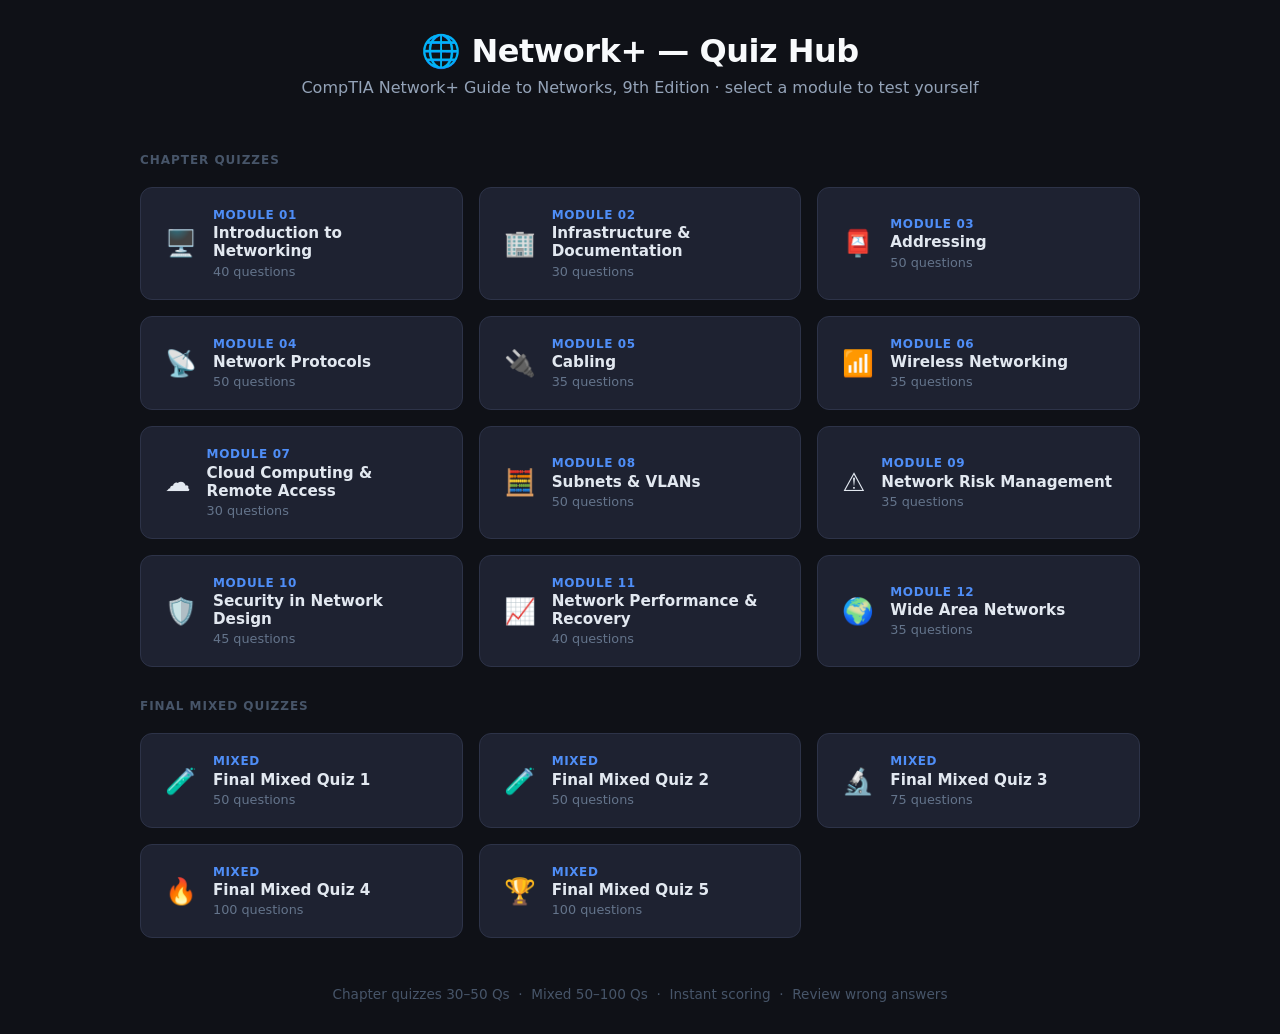
==== 03-quiz/index.html @ 5cf05ce8 "update" ====
<!DOCTYPE html>
<html lang="en">
<head>
  <meta charset="UTF-8" />
  <meta name="viewport" content="width=device-width, initial-scale=1.0" />
  <title>Network+ — Quiz Hub</title>
  <style>
    * { box-sizing: border-box; margin: 0; padding: 0; }

    body {
      font-family: 'Segoe UI', system-ui, sans-serif;
      background: #0f1117;
      color: #e2e8f0;
      min-height: 100vh;
      padding: 2rem 1rem;
    }

    header {
      text-align: center;
      margin-bottom: 2.5rem;
    }

    header h1 {
      font-size: 2rem;
      font-weight: 700;
      color: #f8fafc;
      letter-spacing: -0.5px;
    }

    header p {
      margin-top: 0.5rem;
      color: #94a3b8;
      font-size: 1rem;
    }

    .grid {
      display: grid;
      grid-template-columns: repeat(auto-fill, minmax(260px, 1fr));
      gap: 1rem;
      max-width: 1000px;
      margin: 0 auto;
    }

    .card {
      background: #1e2231;
      border: 1px solid #2d3348;
      border-radius: 12px;
      padding: 1.25rem 1.5rem;
      cursor: pointer;
      text-decoration: none;
      color: inherit;
      display: flex;
      align-items: center;
      gap: 1rem;
      transition: border-color 0.15s, background 0.15s, transform 0.1s;
    }

    .card:hover {
      border-color: #4f8ef7;
      background: #1a2540;
      transform: translateY(-2px);
    }

    .card-icon {
      font-size: 1.6rem;
      flex-shrink: 0;
    }

    .card-body .topic-id {
      font-size: 0.75rem;
      font-weight: 600;
      color: #4f8ef7;
      text-transform: uppercase;
      letter-spacing: 0.05em;
    }

    .card-body .topic-title {
      font-size: 0.95rem;
      font-weight: 600;
      color: #e2e8f0;
      margin-top: 0.15rem;
    }

    .card-body .q-count {
      font-size: 0.8rem;
      color: #64748b;
      margin-top: 0.2rem;
    }

    footer {
      text-align: center;
      margin-top: 3rem;
      color: #475569;
      font-size: 0.85rem;
    }
  </style>
</head>
<body>

<header>
  <h1>🌐 Network+ — Quiz Hub</h1>
  <p>CompTIA Network+ Guide to Networks, 9th Edition · select a module to test yourself</p>
</header>

<div class="grid" id="grid"></div>

<footer>Chapter quizzes 30–50 Qs &nbsp;·&nbsp; Mixed 50–100 Qs &nbsp;·&nbsp; Instant scoring &nbsp;·&nbsp; Review wrong answers</footer>

<script src="data.js"></script>
<script src="data-02.js"></script>
<script src="data-03.js"></script>
<script src="data-04.js"></script>
<script src="data-05.js"></script>
<script src="data-06.js"></script>
<script src="data-07.js"></script>
<script src="data-08.js"></script>
<script src="data-09.js"></script>
<script src="data-10.js"></script>
<script src="data-11.js"></script>
<script src="data-12.js"></script>
<script src="data-mixed-1.js"></script>
<script src="data-mixed-2.js"></script>
<script src="data-mixed-3.js"></script>
<script src="data-mixed-4.js"></script>
<script src="data-mixed-5.js"></script>
<script>
  const ICONS = {
    "01": "🖥️", "02": "🏢", "03": "📮", "04": "📡",
    "05": "🔌", "06": "📶", "07": "☁️", "08": "🧮",
    "09": "⚠️", "10": "🛡️", "11": "📈", "12": "🌍",
    "mixed-1": "🧪", "mixed-2": "🧪", "mixed-3": "🔬",
    "mixed-4": "🔥", "mixed-5": "🏆",
  };

  const MIXED_IDS = ["mixed-1","mixed-2","mixed-3","mixed-4","mixed-5"];

  const topicTopics = TOPICS.filter(t => !MIXED_IDS.includes(t.id));
  const mixedTopics = TOPICS.filter(t => MIXED_IDS.includes(t.id));

  const grid = document.getElementById("grid");

  function renderCards(list, labelText) {
    const section = document.createElement("div");
    section.style.cssText = "grid-column:1/-1;margin:1rem 0 0.25rem;";
    section.innerHTML = `<p style="font-size:0.75rem;font-weight:700;color:#475569;text-transform:uppercase;letter-spacing:0.08em">${labelText}</p>`;
    grid.appendChild(section);

    list.forEach(topic => {
      const qs = QUESTIONS[topic.id] || [];
      const a = document.createElement("a");
      a.className = "card";
      a.href = `quiz.html?topic=${topic.id}`;
      const label = MIXED_IDS.includes(topic.id) ? "Mixed" : `Module ${topic.id}`;
      a.innerHTML = `
        <div class="card-icon">${ICONS[topic.id] || "📋"}</div>
        <div class="card-body">
          <div class="topic-id">${label}</div>
          <div class="topic-title">${topic.title}</div>
          <div class="q-count">${qs.length} questions</div>
        </div>`;
      grid.appendChild(a);
    });
  }

  renderCards(topicTopics, "Chapter Quizzes");
  renderCards(mixedTopics, "Final Mixed Quizzes");
</script>
</body>
</html>
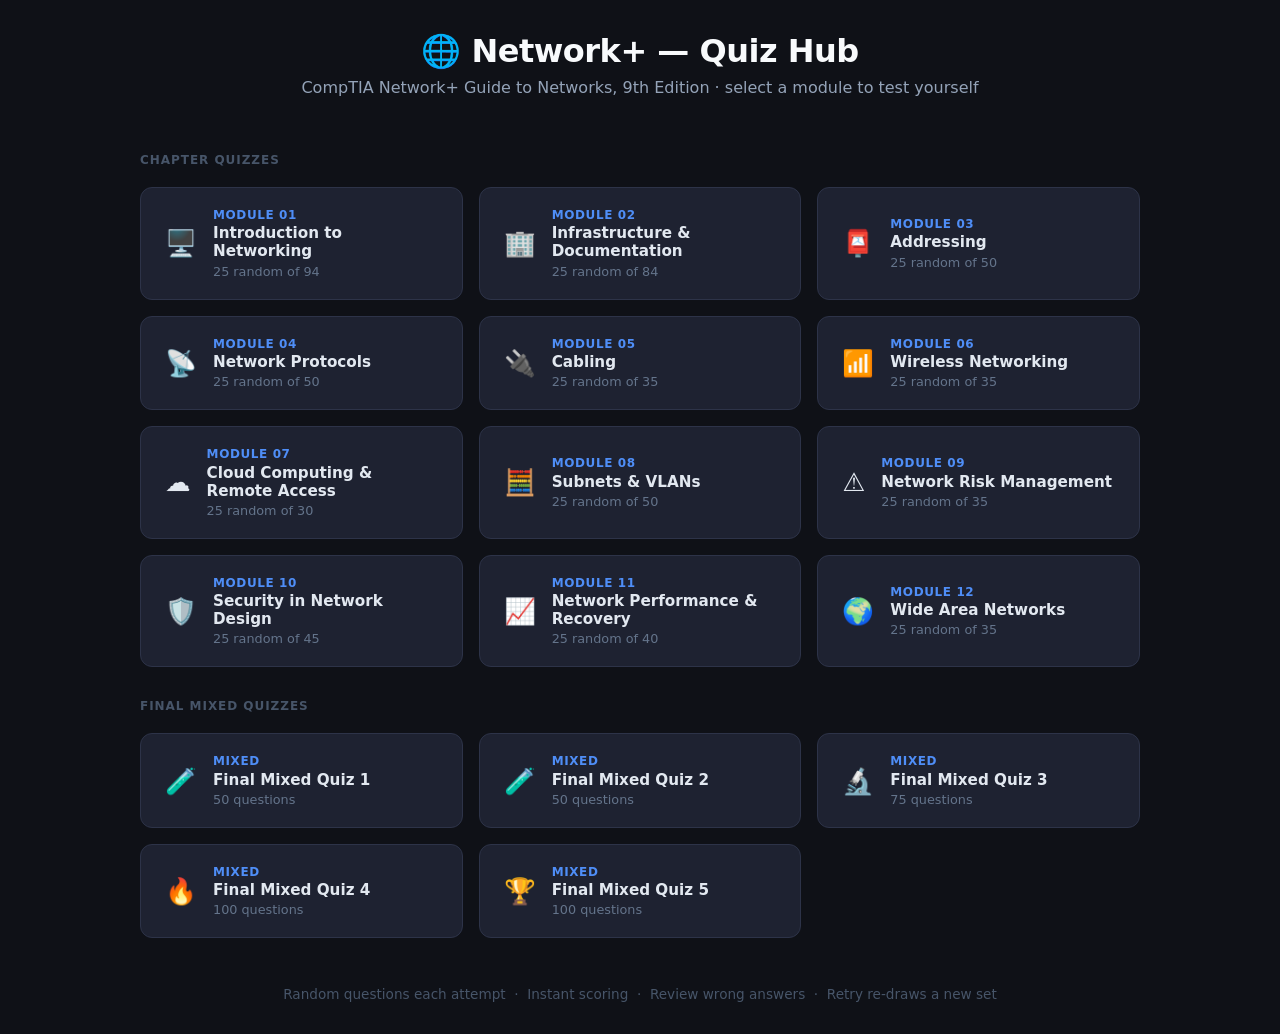
==== commit de85bdf4: "update" ====
--- a/03-quiz/index.html
+++ b/03-quiz/index.html
@@ -104,7 +104,7 @@
 
 <div class="grid" id="grid"></div>
 
-<footer>Chapter quizzes 30–50 Qs &nbsp;·&nbsp; Mixed 50–100 Qs &nbsp;·&nbsp; Instant scoring &nbsp;·&nbsp; Review wrong answers</footer>
+<footer>Random questions each attempt &nbsp;·&nbsp; Instant scoring &nbsp;·&nbsp; Review wrong answers &nbsp;·&nbsp; Retry re-draws a new set</footer>
 
 <script src="data.js"></script>
 <script src="data-02.js"></script>
@@ -118,6 +118,18 @@
 <script src="data-10.js"></script>
 <script src="data-11.js"></script>
 <script src="data-12.js"></script>
+<script src="data-01-b.js"></script>
+<script src="data-02-b.js"></script>
+<script src="data-03-b.js"></script>
+<script src="data-04-b.js"></script>
+<script src="data-05-b.js"></script>
+<script src="data-06-b.js"></script>
+<script src="data-07-b.js"></script>
+<script src="data-08-b.js"></script>
+<script src="data-09-b.js"></script>
+<script src="data-10-b.js"></script>
+<script src="data-11-b.js"></script>
+<script src="data-12-b.js"></script>
 <script src="data-mixed-1.js"></script>
 <script src="data-mixed-2.js"></script>
 <script src="data-mixed-3.js"></script>
@@ -147,6 +159,10 @@
 
     list.forEach(topic => {
       const qs = QUESTIONS[topic.id] || [];
+      const attempt = attemptSizeFor(topic.id, qs.length);
+      const countText = attempt < qs.length
+        ? `${attempt} random of ${qs.length}`
+        : `${qs.length} questions`;
       const a = document.createElement("a");
       a.className = "card";
       a.href = `quiz.html?topic=${topic.id}`;
@@ -156,7 +172,7 @@
         <div class="card-body">
           <div class="topic-id">${label}</div>
           <div class="topic-title">${topic.title}</div>
-          <div class="q-count">${qs.length} questions</div>
+          <div class="q-count">${countText}</div>
         </div>`;
       grid.appendChild(a);
     });
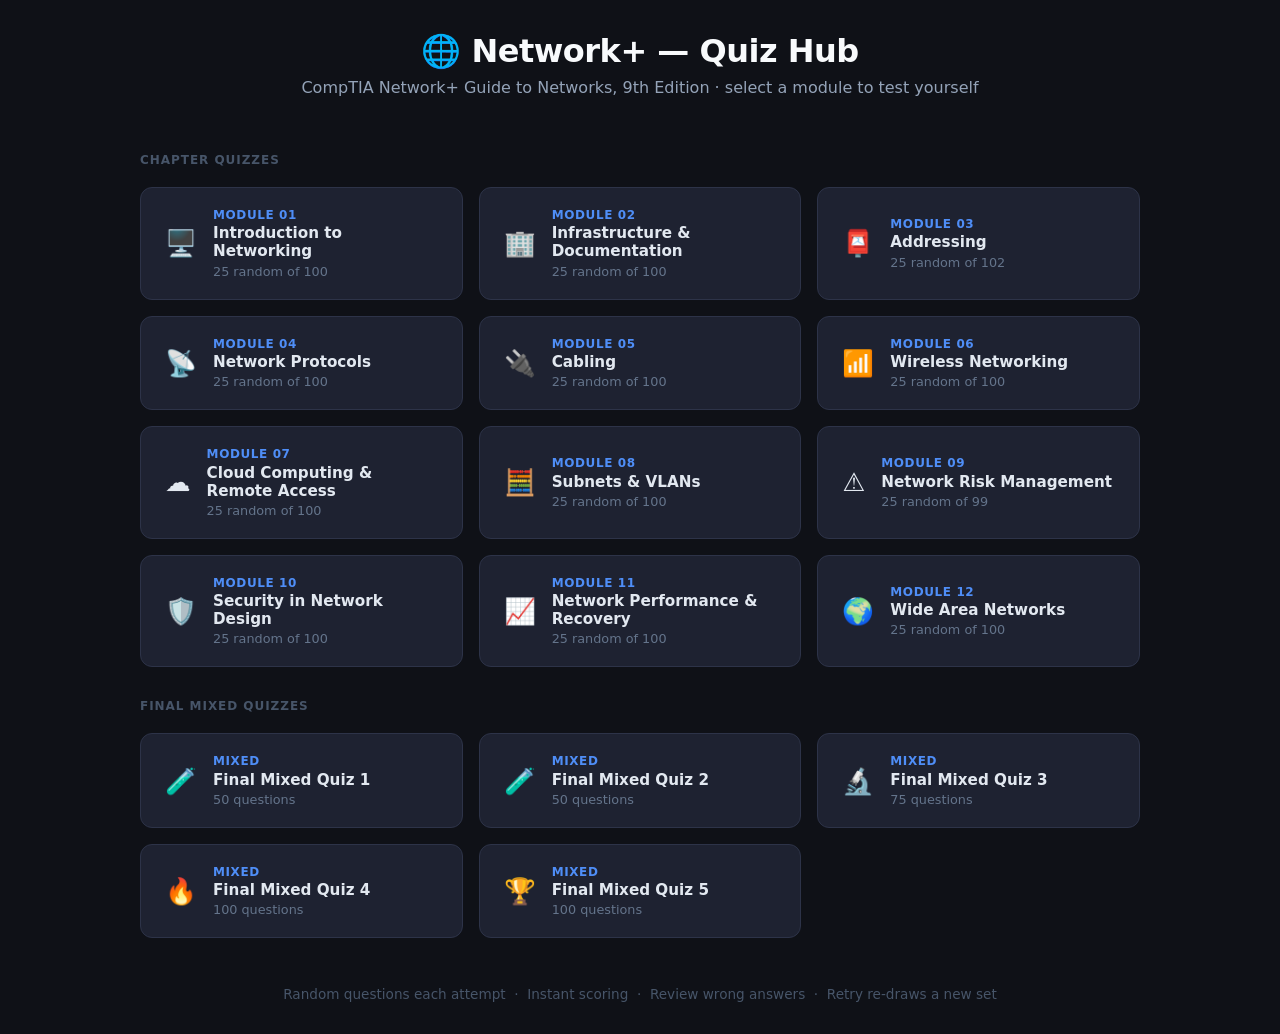
==== commit 6a8aaf8f: "update" ====
--- a/03-quiz/index.html
+++ b/03-quiz/index.html
@@ -130,6 +130,8 @@
 <script src="data-10-b.js"></script>
 <script src="data-11-b.js"></script>
 <script src="data-12-b.js"></script>
+<script src="data-topup.js"></script>
+<script src="data-topup-2.js"></script>
 <script src="data-mixed-1.js"></script>
 <script src="data-mixed-2.js"></script>
 <script src="data-mixed-3.js"></script>
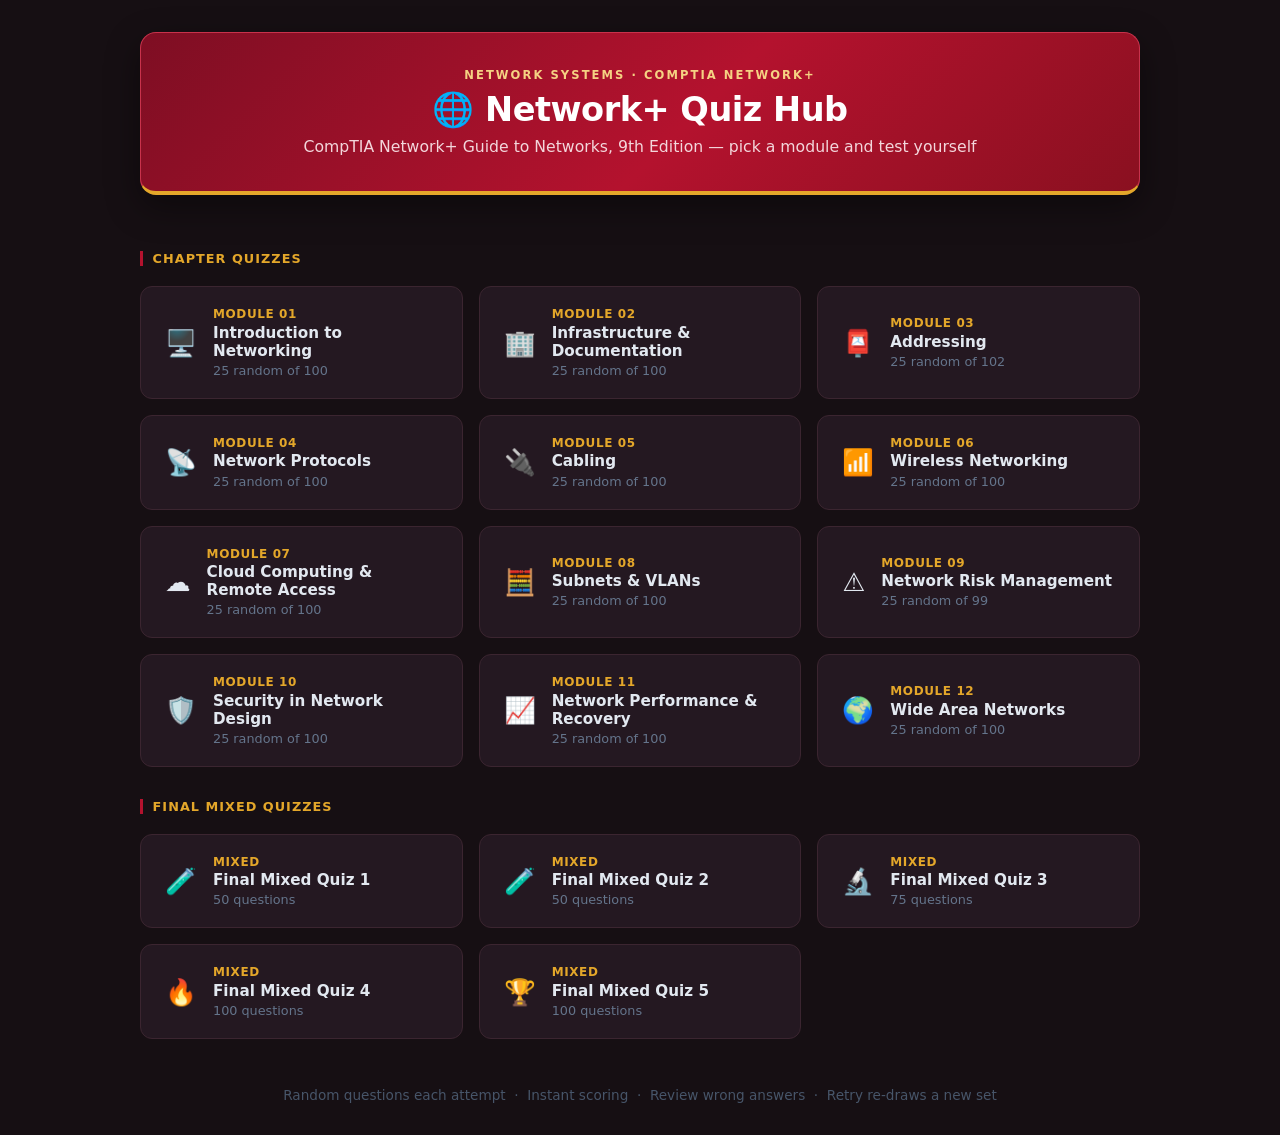
==== commit affa0687: "Build Network+ course: notes, exercises, quiz engine, projects, crimson/gold theme" ====
--- a/03-quiz/index.html
+++ b/03-quiz/index.html
@@ -9,7 +9,7 @@
 
     body {
       font-family: 'Segoe UI', system-ui, sans-serif;
-      background: #0f1117;
+      background: #160F13;
       color: #e2e8f0;
       min-height: 100vh;
       padding: 2rem 1rem;
@@ -17,20 +17,36 @@
 
     header {
       text-align: center;
-      margin-bottom: 2.5rem;
+      max-width: 1000px;
+      margin: 0 auto 2.5rem;
+      background: linear-gradient(135deg, #7E0E23 0%, #B4122E 55%, #8A1020 100%);
+      border: 1px solid #C8324B;
+      border-bottom: 4px solid #E4A72A;
+      border-radius: 16px;
+      padding: 2.2rem 1.5rem;
+      box-shadow: 0 12px 34px rgba(0, 0, 0, 0.4);
+    }
+
+    header .eyebrow {
+      font-size: 0.72rem;
+      font-weight: 700;
+      letter-spacing: 0.18em;
+      text-transform: uppercase;
+      color: #F5D283;
+      margin-bottom: 0.5rem;
     }
 
     header h1 {
-      font-size: 2rem;
-      font-weight: 700;
-      color: #f8fafc;
+      font-size: 2.1rem;
+      font-weight: 800;
+      color: #ffffff;
       letter-spacing: -0.5px;
     }
 
     header p {
       margin-top: 0.5rem;
-      color: #94a3b8;
-      font-size: 1rem;
+      color: #F3D6DB;
+      font-size: 0.98rem;
     }
 
     .grid {
@@ -42,8 +58,8 @@
     }
 
     .card {
-      background: #1e2231;
-      border: 1px solid #2d3348;
+      background: #241821;
+      border: 1px solid #3B2530;
       border-radius: 12px;
       padding: 1.25rem 1.5rem;
       cursor: pointer;
@@ -56,8 +72,8 @@
     }
 
     .card:hover {
-      border-color: #4f8ef7;
-      background: #1a2540;
+      border-color: #B4122E;
+      background: #331C28;
       transform: translateY(-2px);
     }
 
@@ -68,8 +84,8 @@
 
     .card-body .topic-id {
       font-size: 0.75rem;
-      font-weight: 600;
-      color: #4f8ef7;
+      font-weight: 700;
+      color: #E4A72A;
       text-transform: uppercase;
       letter-spacing: 0.05em;
     }
@@ -98,8 +114,9 @@
 <body>
 
 <header>
-  <h1>🌐 Network+ — Quiz Hub</h1>
-  <p>CompTIA Network+ Guide to Networks, 9th Edition · select a module to test yourself</p>
+  <div class="eyebrow">Network Systems · CompTIA Network+</div>
+  <h1>🌐 Network+ Quiz Hub</h1>
+  <p>CompTIA Network+ Guide to Networks, 9th Edition — pick a module and test yourself</p>
 </header>
 
 <div class="grid" id="grid"></div>
@@ -156,7 +173,7 @@
   function renderCards(list, labelText) {
     const section = document.createElement("div");
     section.style.cssText = "grid-column:1/-1;margin:1rem 0 0.25rem;";
-    section.innerHTML = `<p style="font-size:0.75rem;font-weight:700;color:#475569;text-transform:uppercase;letter-spacing:0.08em">${labelText}</p>`;
+    section.innerHTML = `<p style="font-size:0.8rem;font-weight:700;color:#E4A72A;text-transform:uppercase;letter-spacing:0.08em;border-left:3px solid #B4122E;padding-left:0.6rem">${labelText}</p>`;
     grid.appendChild(section);
 
     list.forEach(topic => {
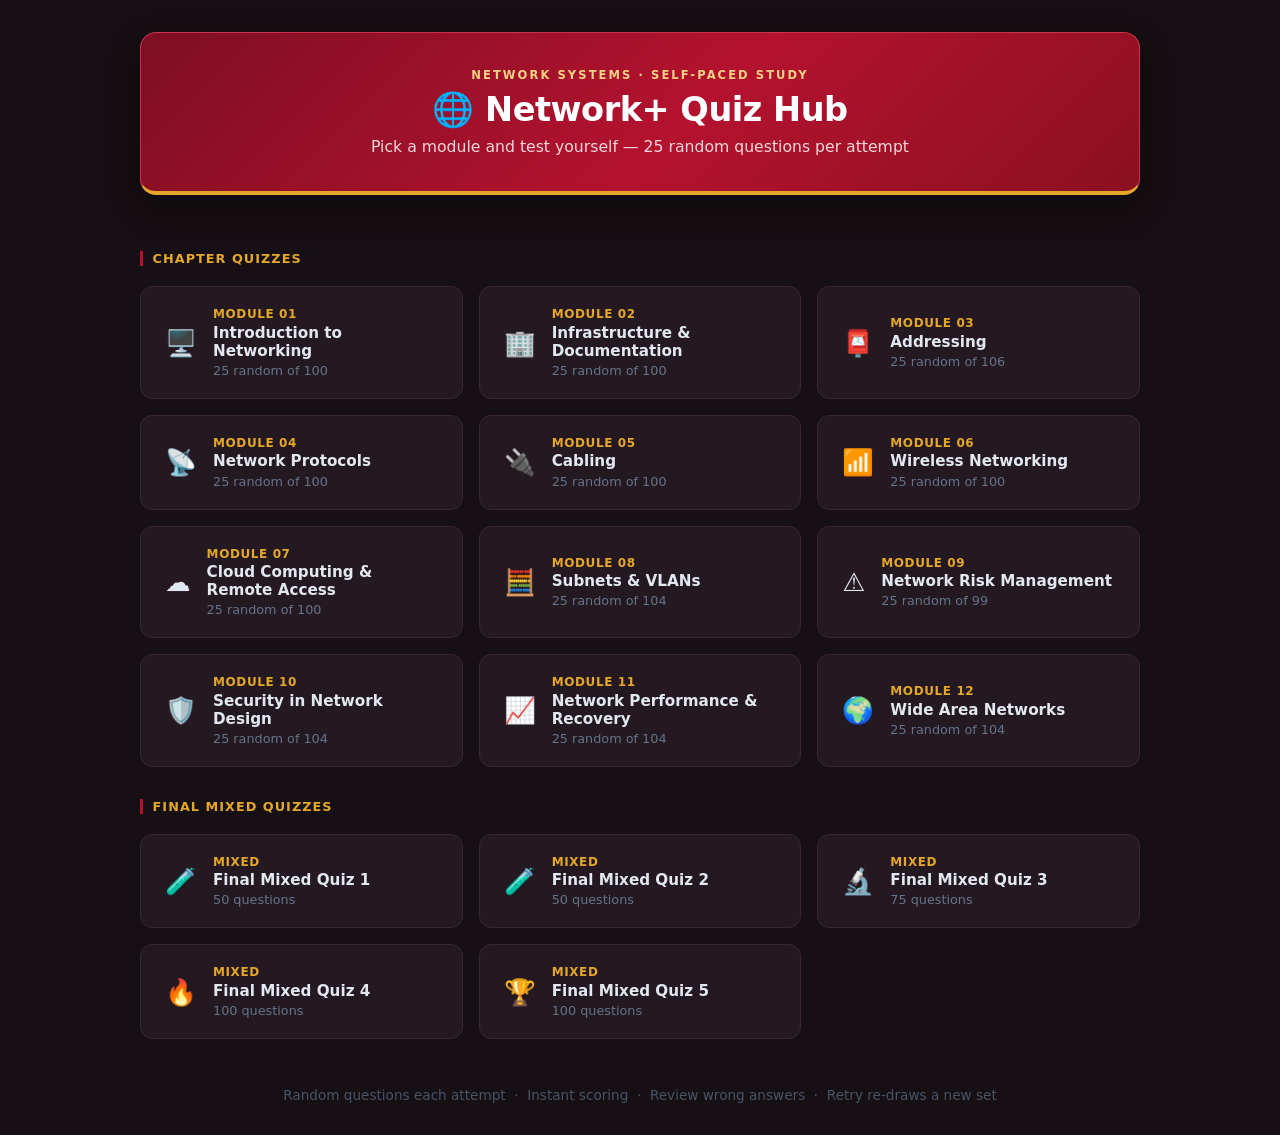
==== commit fab764cf: "Move CompTIA book name to README only; add live-site link" ====
--- a/03-quiz/index.html
+++ b/03-quiz/index.html
@@ -114,9 +114,9 @@
 <body>
 
 <header>
-  <div class="eyebrow">Network Systems · CompTIA Network+</div>
+  <div class="eyebrow">Network Systems · Self-Paced Study</div>
   <h1>🌐 Network+ Quiz Hub</h1>
-  <p>CompTIA Network+ Guide to Networks, 9th Edition — pick a module and test yourself</p>
+  <p>Pick a module and test yourself — 25 random questions per attempt</p>
 </header>
 
 <div class="grid" id="grid"></div>
